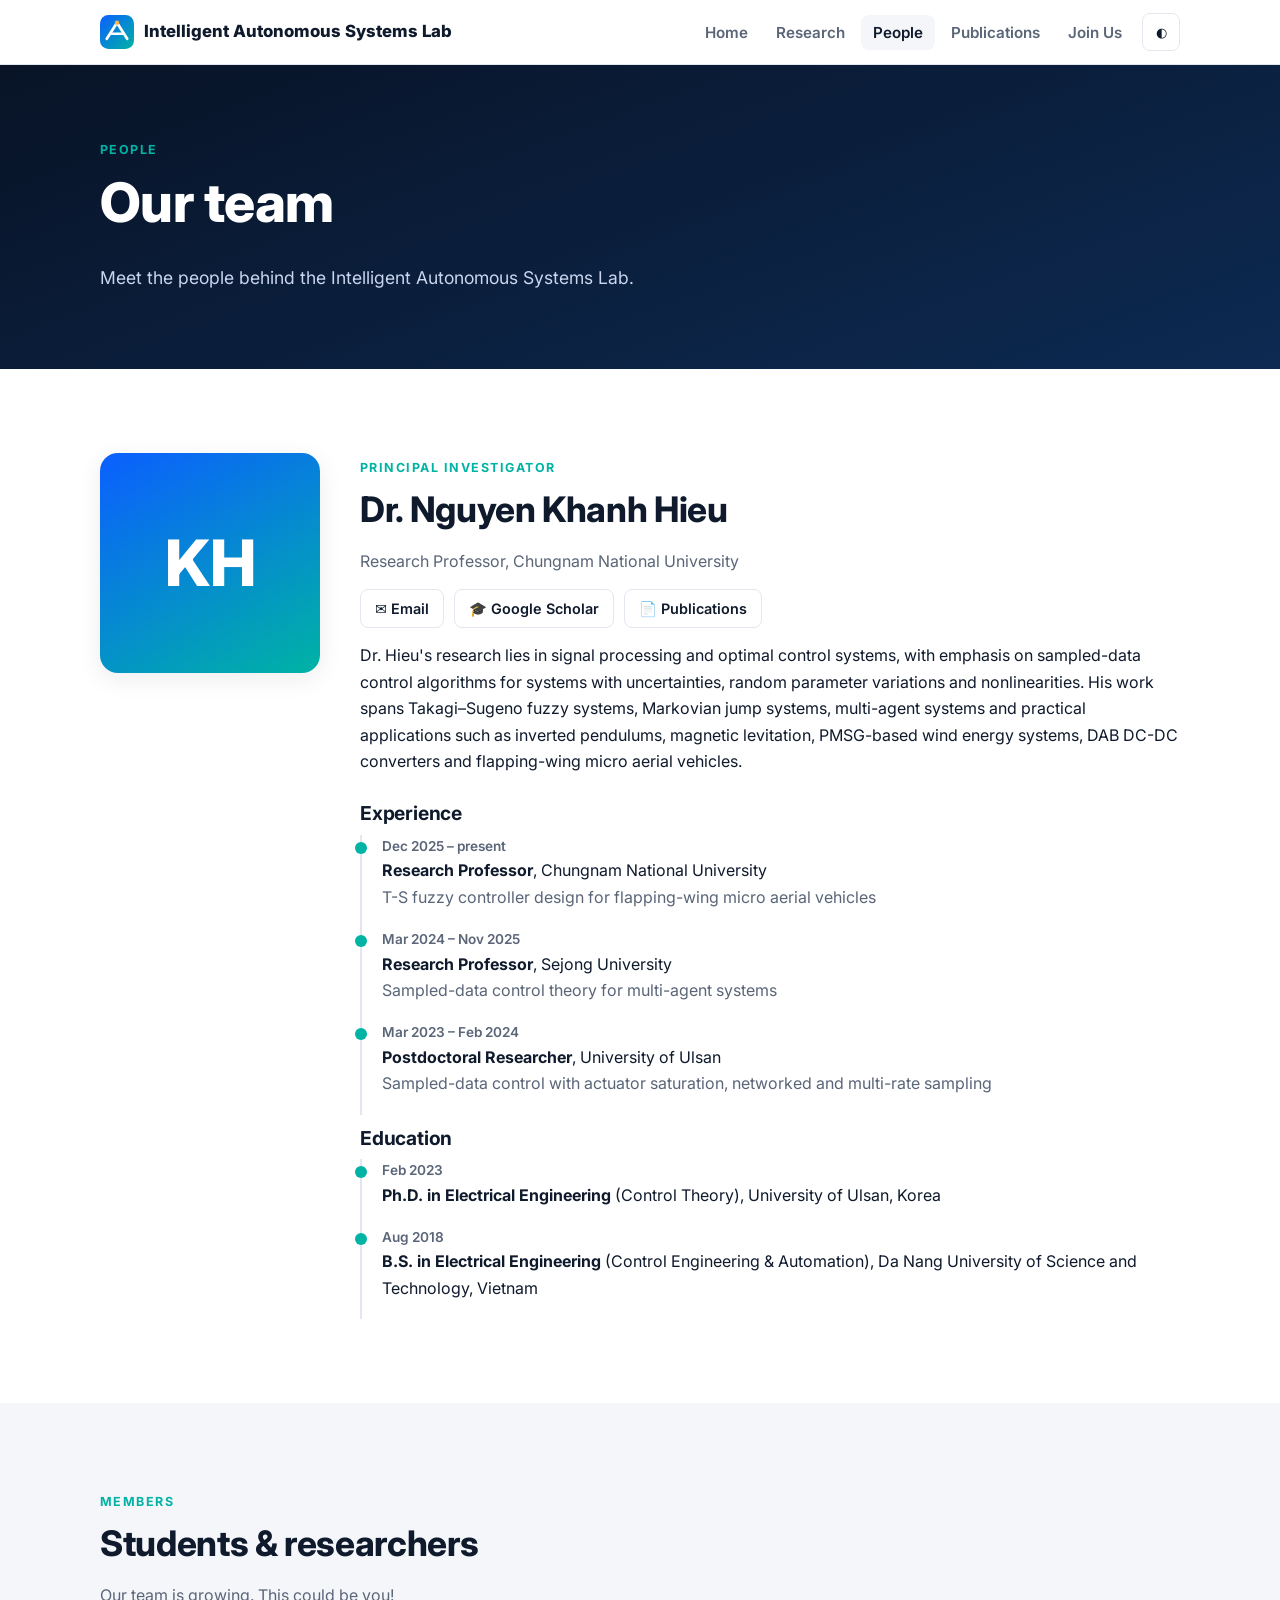
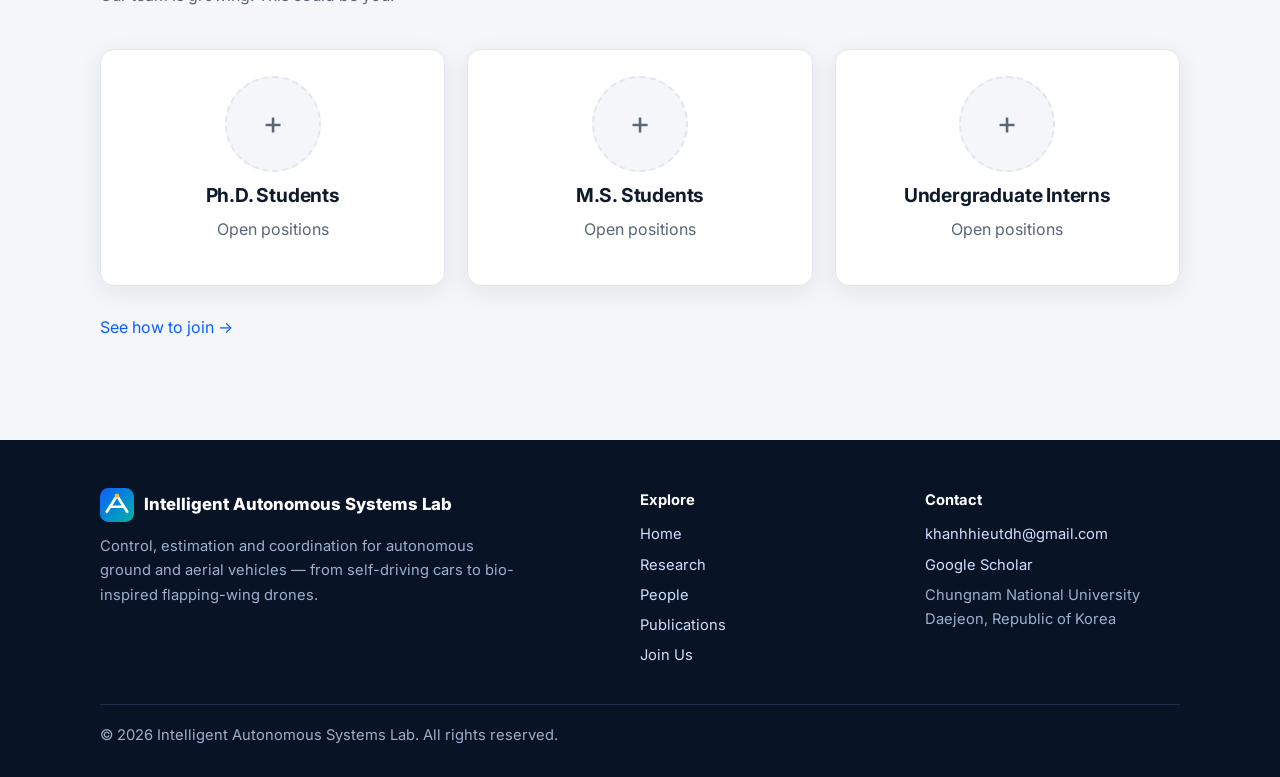
==== people.html @ d7c82af0 "Add files via upload" ====
<!doctype html><html lang="en"><head><meta charset="utf-8"><meta name="viewport" content="width=device-width,initial-scale=1"><link rel="preconnect" href="https://fonts.googleapis.com"><link href="https://fonts.googleapis.com/css2?family=Inter:wght@400;600;700;800&display=swap" rel="stylesheet"><link rel="stylesheet" href="assets/style.css"><link rel="icon" href="assets/favicon.svg">
<title>Lab People</title><meta name="description" content="Principal investigator and members of the Intelligent Autonomous Systems Lab.">
</head><body data-page="people"><header id="site-header"></header>
<div class="page-hero"><div class="wrap"><span class="eyebrow">People</span><h1>Our team</h1><p>Meet the people behind the Intelligent Autonomous Systems Lab.</p></div></div>

<section><div class="wrap"><div class="pi reveal">
  <div class="avatar" aria-label="Photo placeholder">KH</div>
  <div>
    <span class="eyebrow">Principal Investigator</span>
    <h2>Dr. Nguyen Khanh Hieu</h2>
    <p class="muted" style="margin-bottom:.4em">Research Professor, Chungnam National University</p>
    <div class="links">
      <a class="chip" href="mailto:khanhhieutdh@gmail.com">✉ Email</a>
      <a class="chip" href="https://scholar.google.com/citations?user=rVbKC80AAAAJ&hl=en" target="_blank" rel="noopener">🎓 Google Scholar</a>
      <a class="chip" href="publications.html">📄 Publications</a>
    </div>
    <p>Dr. Hieu's research lies in signal processing and optimal control systems, with emphasis on sampled-data control algorithms for systems with uncertainties, random parameter variations and nonlinearities. His work spans Takagi–Sugeno fuzzy systems, Markovian jump systems, multi-agent systems and practical applications such as inverted pendulums, magnetic levitation, PMSG-based wind energy systems, DAB DC-DC converters and flapping-wing micro aerial vehicles.</p>
    <h3 style="margin-top:28px">Experience</h3>
    <ul class="timeline">
      <li><div class="when">Dec 2025 – present</div><b>Research Professor</b>, Chungnam National University<br><span class="muted">T-S fuzzy controller design for flapping-wing micro aerial vehicles</span></li>
      <li><div class="when">Mar 2024 – Nov 2025</div><b>Research Professor</b>, Sejong University<br><span class="muted">Sampled-data control theory for multi-agent systems</span></li>
      <li><div class="when">Mar 2023 – Feb 2024</div><b>Postdoctoral Researcher</b>, University of Ulsan<br><span class="muted">Sampled-data control with actuator saturation, networked and multi-rate sampling</span></li>
    </ul>
    <h3 style="margin-top:12px">Education</h3>
    <ul class="timeline">
      <li><div class="when">Feb 2023</div><b>Ph.D. in Electrical Engineering</b> (Control Theory), University of Ulsan, Korea</li>
      <li><div class="when">Aug 2018</div><b>B.S. in Electrical Engineering</b> (Control Engineering &amp; Automation), Da Nang University of Science and Technology, Vietnam</li>
    </ul>
  </div></div></div></section>

<section class="alt"><div class="wrap">
  <div class="section-head reveal"><span class="eyebrow">Members</span><h2>Students &amp; researchers</h2><p class="muted">Our team is growing. This could be you!</p></div>
  <div class="grid g3">
    <div class="card member reveal"><div class="ph">+</div><h3>Ph.D. Students</h3><p class="muted">Open positions</p></div>
    <div class="card member reveal"><div class="ph">+</div><h3>M.S. Students</h3><p class="muted">Open positions</p></div>
    <div class="card member reveal"><div class="ph">+</div><h3>Undergraduate Interns</h3><p class="muted">Open positions</p></div>
  </div>
  <p style="margin-top:28px"><a href="join.html">See how to join →</a></p>
</div></section>
<footer id="site-footer"></footer><script src="assets/main.js"></script></body></html>
---- assets/style.css ----
:root{
  --bg:#ffffff; --bg-alt:#f4f6fa; --ink:#0f1a2c; --muted:#5a6578; --line:#e2e7ef;
  --brand:#0b5fff; --brand-2:#00b3a4; --accent:#ff8a00;
  --hero1:#081326; --hero2:#0d2a52; --card:#ffffff;
  --radius:14px; --shadow:0 6px 24px rgba(15,26,44,.08);
}
@media (prefers-color-scheme: dark){
  :root:not([data-theme="light"]){
    --bg:#0b1220; --bg-alt:#0f1829; --ink:#e7edf7; --muted:#9aa7bd; --line:#1f2b42;
    --brand:#5b9bff; --brand-2:#2fd3c3; --card:#111c30; --shadow:0 6px 24px rgba(0,0,0,.35);
  }
}
:root[data-theme="dark"]{
  --bg:#0b1220; --bg-alt:#0f1829; --ink:#e7edf7; --muted:#9aa7bd; --line:#1f2b42;
  --brand:#5b9bff; --brand-2:#2fd3c3; --card:#111c30; --shadow:0 6px 24px rgba(0,0,0,.35);
}
*{box-sizing:border-box}
html{scroll-behavior:smooth}
body{margin:0;background:var(--bg);color:var(--ink);font:16px/1.65 "Inter",system-ui,-apple-system,"Segoe UI",Roboto,sans-serif;-webkit-font-smoothing:antialiased}
a{color:var(--brand);text-decoration:none}
a:hover{text-decoration:underline}
img,svg{max-width:100%;display:block}
.wrap{max-width:1120px;margin:0 auto;padding:0 20px}
h1,h2,h3{line-height:1.2;letter-spacing:-.01em;margin:0 0 .5em}
h1{font-size:clamp(2rem,5vw,3.4rem);font-weight:800}
h2{font-size:clamp(1.6rem,3vw,2.2rem);font-weight:750}
h3{font-size:1.2rem;font-weight:700}
p{margin:0 0 1em}
.muted{color:var(--muted)}
.eyebrow{display:inline-block;font-size:.78rem;font-weight:700;letter-spacing:.12em;text-transform:uppercase;color:var(--brand-2);margin-bottom:.6rem}

/* header */
.site-header{position:sticky;top:0;z-index:50;background:color-mix(in srgb,var(--bg) 88%,transparent);backdrop-filter:blur(10px);border-bottom:1px solid var(--line)}
.nav{display:flex;align-items:center;justify-content:space-between;height:64px}
.logo{display:flex;align-items:center;gap:10px;font-weight:800;color:var(--ink);font-size:1.05rem}
.logo:hover{text-decoration:none}
.logo svg{width:34px;height:34px}
.nav-links{display:flex;gap:4px;align-items:center;list-style:none;margin:0;padding:0}
.nav-links a{color:var(--muted);font-weight:600;font-size:.95rem;padding:8px 12px;border-radius:8px}
.nav-links a:hover,.nav-links a.active{color:var(--ink);background:var(--bg-alt);text-decoration:none}
.icon-btn{background:none;border:1px solid var(--line);color:var(--ink);border-radius:8px;width:38px;height:38px;cursor:pointer;display:grid;place-items:center}
.menu-btn{display:none}
@media (max-width:820px){
  .menu-btn{display:grid}
  .nav-links{position:absolute;top:64px;left:0;right:0;flex-direction:column;align-items:stretch;background:var(--bg);border-bottom:1px solid var(--line);padding:10px 20px;display:none}
  .nav-links.open{display:flex}
}

/* hero */
.hero{position:relative;overflow:hidden;color:#fff;background:radial-gradient(1200px 600px at 80% -10%,#1b4d9a 0%,transparent 60%),linear-gradient(160deg,var(--hero1),var(--hero2))}
.hero .wrap{position:relative;z-index:2;padding:110px 20px 120px}
.hero p.lead{font-size:1.2rem;max-width:640px;color:#c9d6ee}
.hero canvas{position:absolute;inset:0;width:100%;height:100%;z-index:1;opacity:.55}
.btns{display:flex;gap:12px;flex-wrap:wrap;margin-top:28px}
.btn{display:inline-flex;align-items:center;gap:8px;padding:12px 20px;border-radius:10px;font-weight:700;border:1px solid transparent}
.btn:hover{text-decoration:none;transform:translateY(-1px)}
.btn-primary{background:var(--brand-2);color:#04201d}
.btn-ghost{border-color:rgba(255,255,255,.35);color:#fff}
.page-hero{background:linear-gradient(160deg,var(--hero1),var(--hero2));color:#fff}
.page-hero .wrap{padding:70px 20px 60px}
.page-hero p{color:#c9d6ee;max-width:720px;font-size:1.1rem}

/* sections */
section{padding:84px 0}
section.alt{background:var(--bg-alt)}
.section-head{max-width:720px;margin-bottom:40px}
.grid{display:grid;gap:22px}
.g3{grid-template-columns:repeat(auto-fill,minmax(300px,1fr))}
.g2{grid-template-columns:repeat(auto-fill,minmax(420px,1fr))}
@media (max-width:520px){.g2,.g3{grid-template-columns:1fr}}
.card{background:var(--card);border:1px solid var(--line);border-radius:var(--radius);padding:26px;box-shadow:var(--shadow);transition:transform .2s,border-color .2s}
.card:hover{transform:translateY(-3px);border-color:color-mix(in srgb,var(--brand) 40%,var(--line))}
.card .art{height:150px;border-radius:10px;background:linear-gradient(150deg,var(--hero1),var(--hero2));margin:-6px -6px 18px;display:grid;place-items:center;overflow:hidden}
.card .art svg{width:100%;height:100%}
.num{font-size:.8rem;font-weight:800;color:var(--brand-2);letter-spacing:.1em}
.tags{display:flex;flex-wrap:wrap;gap:6px;margin-top:12px}
.tag{font-size:.78rem;font-weight:600;padding:3px 10px;border-radius:999px;background:var(--bg-alt);color:var(--muted);border:1px solid var(--line)}
.stats{display:grid;grid-template-columns:repeat(auto-fit,minmax(160px,1fr));gap:18px;margin-top:40px}
.stat{border-left:3px solid var(--brand-2);padding:4px 16px}
.stat b{display:block;font-size:2rem;line-height:1.1}

/* research detail */
.research-block{display:grid;grid-template-columns:1fr 1.15fr;gap:48px;align-items:center;padding:64px 0;border-bottom:1px solid var(--line)}
.research-block:nth-child(even) .art-lg{order:2}
.art-lg{border-radius:var(--radius);background:linear-gradient(150deg,var(--hero1),var(--hero2));aspect-ratio:4/3;overflow:hidden;box-shadow:var(--shadow)}
.art-lg svg{width:100%;height:100%}
.research-block ul{padding-left:1.1em;margin:0 0 1em}
.research-block li{margin-bottom:.35em}
@media (max-width:820px){.research-block{grid-template-columns:1fr;gap:24px}.research-block:nth-child(even) .art-lg{order:0}}
.toc{display:flex;flex-wrap:wrap;gap:8px;margin-top:22px}
.toc a{color:#fff;border:1px solid rgba(255,255,255,.3);padding:6px 14px;border-radius:999px;font-size:.9rem;font-weight:600}
.toc a:hover{background:rgba(255,255,255,.1);text-decoration:none}

/* people */
.pi{display:grid;grid-template-columns:220px 1fr;gap:40px;align-items:start}
@media (max-width:720px){.pi{grid-template-columns:1fr}}
.avatar{width:220px;height:220px;border-radius:18px;background:linear-gradient(150deg,var(--brand),var(--brand-2));display:grid;place-items:center;color:#fff;font-size:4rem;font-weight:800;box-shadow:var(--shadow)}
.timeline{list-style:none;padding:0;margin:0;border-left:2px solid var(--line)}
.timeline li{position:relative;padding:0 0 18px 20px}
.timeline li::before{content:"";position:absolute;left:-7px;top:7px;width:12px;height:12px;border-radius:50%;background:var(--brand-2)}
.timeline .when{font-size:.85rem;color:var(--muted);font-weight:600}
.links{display:flex;gap:10px;flex-wrap:wrap;margin:14px 0}
.chip{display:inline-flex;align-items:center;gap:6px;padding:7px 14px;border-radius:8px;border:1px solid var(--line);font-weight:600;font-size:.9rem;color:var(--ink);background:var(--card)}
.chip:hover{border-color:var(--brand);text-decoration:none}
.member{text-align:center}
.member .ph{width:96px;height:96px;border-radius:50%;margin:0 auto 12px;background:var(--bg-alt);border:2px dashed var(--line);display:grid;place-items:center;color:var(--muted);font-size:2rem}

/* publications */
.filter{display:flex;gap:8px;flex-wrap:wrap;margin-bottom:28px}
.filter button{font:inherit;font-weight:600;font-size:.9rem;padding:7px 16px;border-radius:999px;border:1px solid var(--line);background:var(--card);color:var(--muted);cursor:pointer}
.filter button.on{background:var(--brand);border-color:var(--brand);color:#fff}
.pubs{list-style:none;padding:0;margin:0}
.pub{display:grid;grid-template-columns:64px 1fr;gap:16px;padding:18px 0;border-bottom:1px solid var(--line)}
.pub .yr{font-weight:800;color:var(--brand-2)}
.pub .title{font-weight:700}
.pub .venue{font-style:italic;color:var(--muted)}
.badge{display:inline-block;font-size:.7rem;font-weight:800;letter-spacing:.06em;text-transform:uppercase;padding:2px 8px;border-radius:5px;margin-left:6px;background:color-mix(in srgb,var(--accent) 18%,transparent);color:var(--accent);vertical-align:middle}

/* news / cta */
.news{list-style:none;padding:0;margin:0}
.news li{display:flex;gap:18px;padding:14px 0;border-bottom:1px solid var(--line)}
.news time{flex:0 0 96px;font-weight:700;color:var(--brand-2);font-size:.9rem}
.cta{border-radius:20px;padding:48px;background:linear-gradient(135deg,var(--brand),var(--brand-2));color:#fff;display:flex;justify-content:space-between;gap:24px;align-items:center;flex-wrap:wrap}
.cta h2{margin:0 0 6px}
.cta .btn{background:#fff;color:#0b2d6b}

footer{background:var(--hero1);color:#9fb0cc;padding:48px 0 30px;font-size:.92rem}
footer a{color:#cfe0ff}
.foot{display:grid;grid-template-columns:2fr 1fr 1fr;gap:30px}
@media (max-width:720px){.foot{grid-template-columns:1fr}}
footer h4{color:#fff;margin:0 0 10px}
footer ul{list-style:none;padding:0;margin:0}
footer li{margin-bottom:6px}
.copy{border-top:1px solid #1d2c47;margin-top:30px;padding-top:18px}
.reveal{opacity:0;transform:translateY(18px);transition:opacity .6s,transform .6s}
.reveal.in{opacity:1;transform:none}
@media (prefers-reduced-motion:reduce){.reveal{opacity:1;transform:none}}
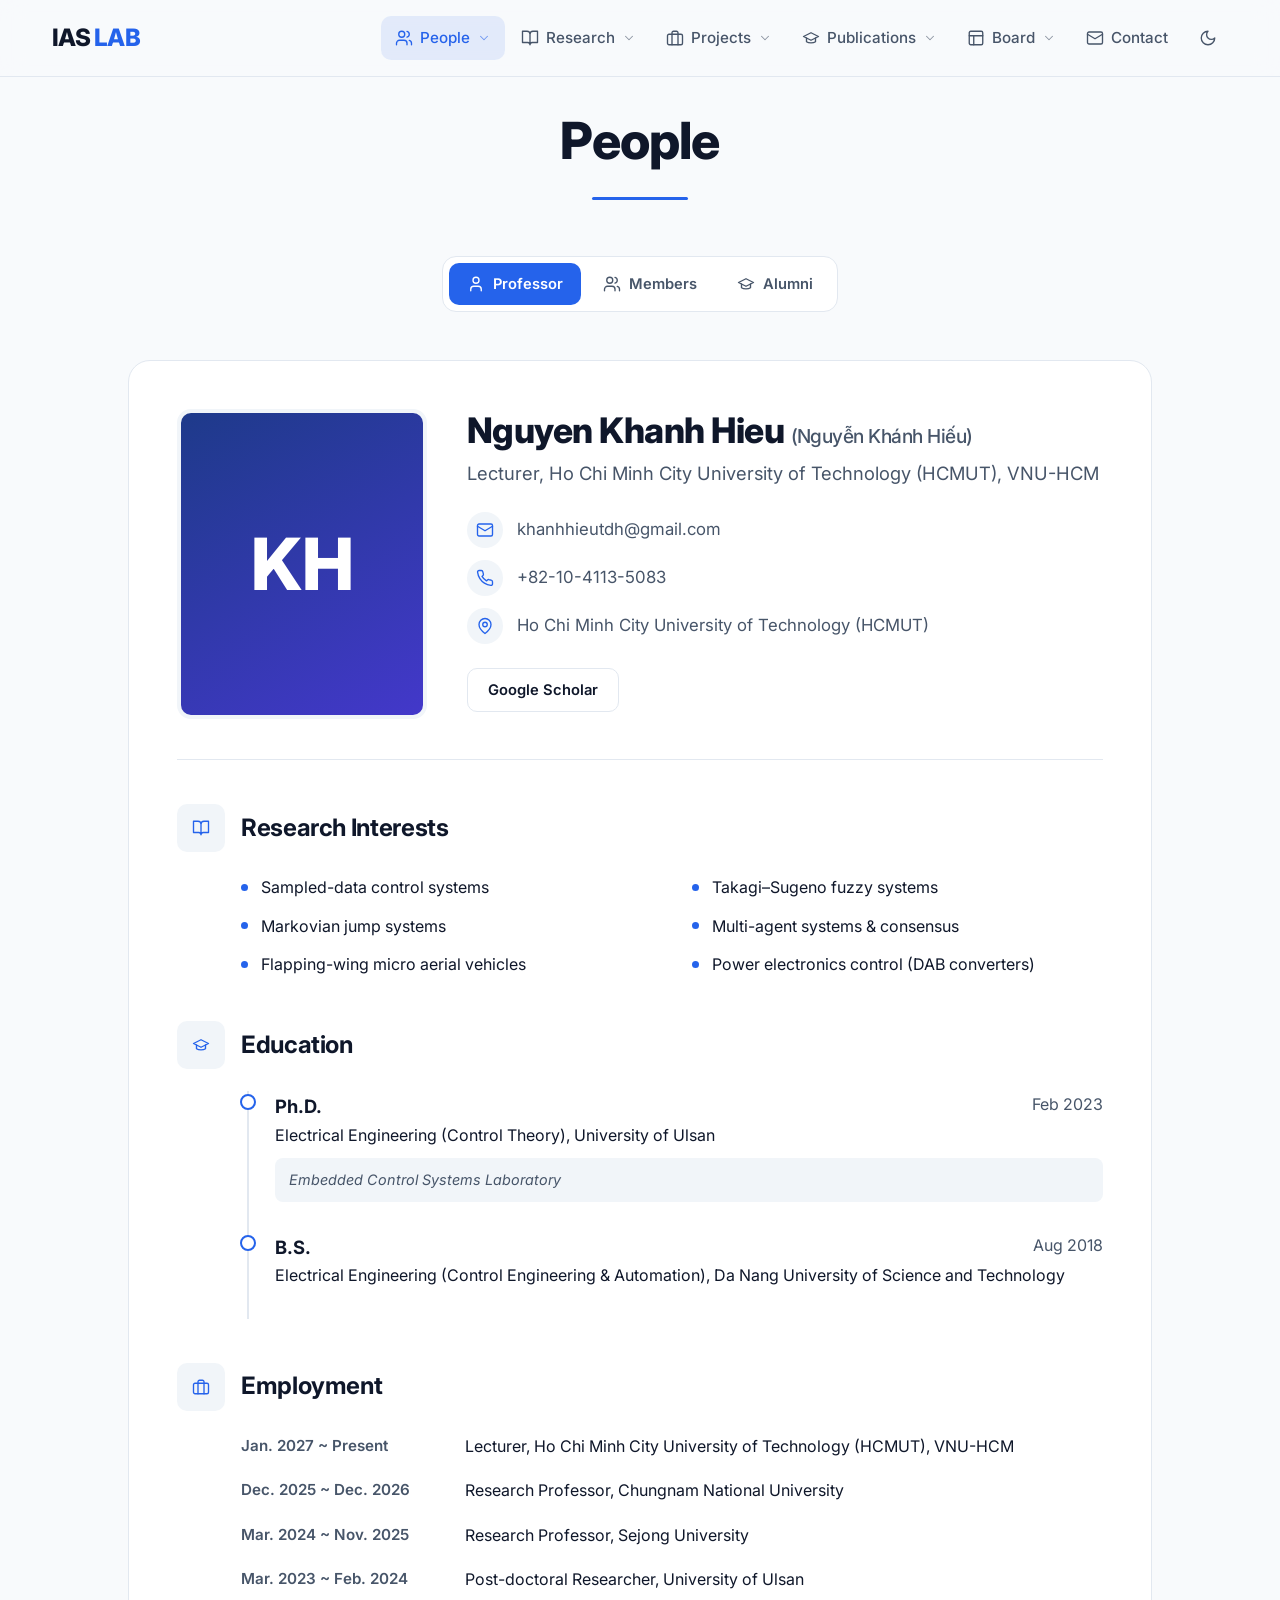
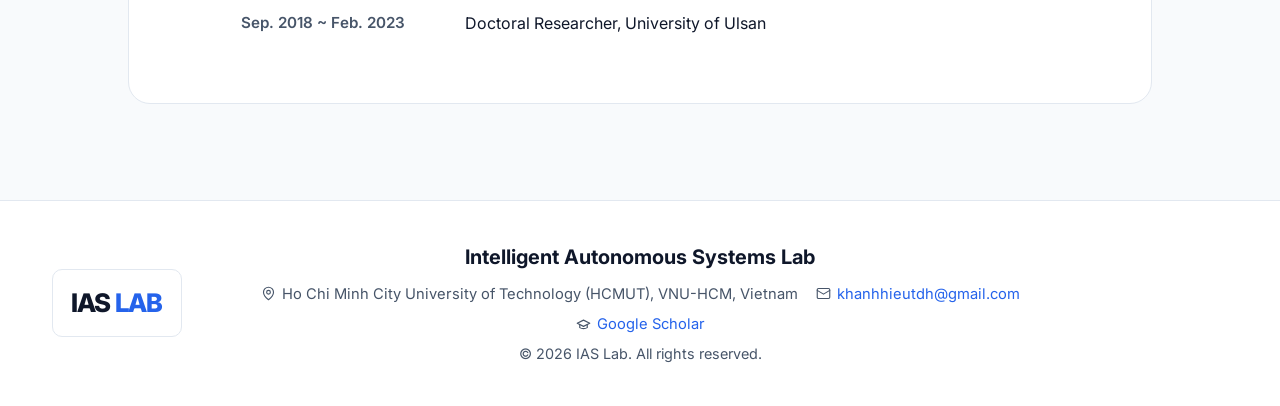
==== commit aa652653: "Add files via upload" ====
--- a/people.html
+++ b/people.html
@@ -1,40 +1,8 @@
-<!doctype html><html lang="en"><head><meta charset="utf-8"><meta name="viewport" content="width=device-width,initial-scale=1"><link rel="preconnect" href="https://fonts.googleapis.com"><link href="https://fonts.googleapis.com/css2?family=Inter:wght@400;600;700;800&display=swap" rel="stylesheet"><link rel="stylesheet" href="assets/style.css"><link rel="icon" href="assets/favicon.svg">
-<title>Lab People</title><meta name="description" content="Principal investigator and members of the Intelligent Autonomous Systems Lab.">
-</head><body data-page="people"><header id="site-header"></header>
-<div class="page-hero"><div class="wrap"><span class="eyebrow">People</span><h1>Our team</h1><p>Meet the people behind the Intelligent Autonomous Systems Lab.</p></div></div>
-
-<section><div class="wrap"><div class="pi reveal">
-  <div class="avatar" aria-label="Photo placeholder">KH</div>
-  <div>
-    <span class="eyebrow">Principal Investigator</span>
-    <h2>Dr. Nguyen Khanh Hieu</h2>
-    <p class="muted" style="margin-bottom:.4em">Research Professor, Chungnam National University</p>
-    <div class="links">
-      <a class="chip" href="mailto:khanhhieutdh@gmail.com">✉ Email</a>
-      <a class="chip" href="https://scholar.google.com/citations?user=rVbKC80AAAAJ&hl=en" target="_blank" rel="noopener">🎓 Google Scholar</a>
-      <a class="chip" href="publications.html">📄 Publications</a>
-    </div>
-    <p>Dr. Hieu's research lies in signal processing and optimal control systems, with emphasis on sampled-data control algorithms for systems with uncertainties, random parameter variations and nonlinearities. His work spans Takagi–Sugeno fuzzy systems, Markovian jump systems, multi-agent systems and practical applications such as inverted pendulums, magnetic levitation, PMSG-based wind energy systems, DAB DC-DC converters and flapping-wing micro aerial vehicles.</p>
-    <h3 style="margin-top:28px">Experience</h3>
-    <ul class="timeline">
-      <li><div class="when">Dec 2025 – present</div><b>Research Professor</b>, Chungnam National University<br><span class="muted">T-S fuzzy controller design for flapping-wing micro aerial vehicles</span></li>
-      <li><div class="when">Mar 2024 – Nov 2025</div><b>Research Professor</b>, Sejong University<br><span class="muted">Sampled-data control theory for multi-agent systems</span></li>
-      <li><div class="when">Mar 2023 – Feb 2024</div><b>Postdoctoral Researcher</b>, University of Ulsan<br><span class="muted">Sampled-data control with actuator saturation, networked and multi-rate sampling</span></li>
-    </ul>
-    <h3 style="margin-top:12px">Education</h3>
-    <ul class="timeline">
-      <li><div class="when">Feb 2023</div><b>Ph.D. in Electrical Engineering</b> (Control Theory), University of Ulsan, Korea</li>
-      <li><div class="when">Aug 2018</div><b>B.S. in Electrical Engineering</b> (Control Engineering &amp; Automation), Da Nang University of Science and Technology, Vietnam</li>
-    </ul>
-  </div></div></div></section>
-
-<section class="alt"><div class="wrap">
-  <div class="section-head reveal"><span class="eyebrow">Members</span><h2>Students &amp; researchers</h2><p class="muted">Our team is growing. This could be you!</p></div>
-  <div class="grid g3">
-    <div class="card member reveal"><div class="ph">+</div><h3>Ph.D. Students</h3><p class="muted">Open positions</p></div>
-    <div class="card member reveal"><div class="ph">+</div><h3>M.S. Students</h3><p class="muted">Open positions</p></div>
-    <div class="card member reveal"><div class="ph">+</div><h3>Undergraduate Interns</h3><p class="muted">Open positions</p></div>
-  </div>
-  <p style="margin-top:28px"><a href="join.html">See how to join →</a></p>
-</div></section>
-<footer id="site-footer"></footer><script src="assets/main.js"></script></body></html>
+<!doctype html><html lang="en"><head><meta charset="utf-8"><meta name="viewport" content="width=device-width,initial-scale=1">
+<title>People · IAS Lab</title><meta name="description" content="Professor and members of the IAS Lab.">
+<link rel="preconnect" href="https://fonts.googleapis.com"><link href="https://fonts.googleapis.com/css2?family=Inter:wght@300;400;500;600;700;800&display=swap" rel="stylesheet">
+<link rel="icon" href="assets/favicon.svg"><link rel="stylesheet" href="assets/style.css">
+<script>try{var t=localStorage.getItem('theme');if(t)document.documentElement.dataset.theme=t}catch(e){}</script>
+</head><body data-page="people"><header id="hdr"></header>
+<main class="page"><div class="wrap"><div class="title"><h1>People</h1><div class="bar"></div></div><div class="tabs" id="tabs"></div><div id="content" style="max-width:1024px;margin:0 auto"></div></div></main>
+<footer id="ftr"></footer><script src="assets/data.js"></script><script src="assets/main.js"></script></body></html>
--- a/assets/style.css
+++ b/assets/style.css
@@ -1,137 +1,210 @@
 :root{
-  --bg:#ffffff; --bg-alt:#f4f6fa; --ink:#0f1a2c; --muted:#5a6578; --line:#e2e7ef;
-  --brand:#0b5fff; --brand-2:#00b3a4; --accent:#ff8a00;
-  --hero1:#081326; --hero2:#0d2a52; --card:#ffffff;
-  --radius:14px; --shadow:0 6px 24px rgba(15,26,44,.08);
-}
-@media (prefers-color-scheme: dark){
-  :root:not([data-theme="light"]){
-    --bg:#0b1220; --bg-alt:#0f1829; --ink:#e7edf7; --muted:#9aa7bd; --line:#1f2b42;
-    --brand:#5b9bff; --brand-2:#2fd3c3; --card:#111c30; --shadow:0 6px 24px rgba(0,0,0,.35);
-  }
+  --bg:#f8fafc; --bg2:#ffffff; --card:#ffffff; --card2:#f1f5f9; --line:#e2e8f0; --ink:#0f172a; --muted:#475569; --dim:#64748b;
+  --blue:#2563eb; --hero:#0b1222; --blue-soft:rgba(37,99,235,.10); --violet:#6366f1; --shadow:0 10px 30px rgba(15,23,42,.08);
 }
 :root[data-theme="dark"]{
-  --bg:#0b1220; --bg-alt:#0f1829; --ink:#e7edf7; --muted:#9aa7bd; --line:#1f2b42;
-  --brand:#5b9bff; --brand-2:#2fd3c3; --card:#111c30; --shadow:0 6px 24px rgba(0,0,0,.35);
-}
+  --bg:#030712; --bg2:#0b1324; --card:#111a2e; --card2:#18233a; --line:#1f2a40; --ink:#f1f5f9; --muted:#94a3b8; --dim:#64748b;
+  --blue:#3b82f6; --blue-soft:rgba(59,130,246,.14); --violet:#818cf8; --hero:#0b1222;
+  --shadow:0 10px 30px rgba(0,0,0,.35);
+}
+
 *{box-sizing:border-box}
 html{scroll-behavior:smooth}
-body{margin:0;background:var(--bg);color:var(--ink);font:16px/1.65 "Inter",system-ui,-apple-system,"Segoe UI",Roboto,sans-serif;-webkit-font-smoothing:antialiased}
-a{color:var(--brand);text-decoration:none}
-a:hover{text-decoration:underline}
-img,svg{max-width:100%;display:block}
-.wrap{max-width:1120px;margin:0 auto;padding:0 20px}
-h1,h2,h3{line-height:1.2;letter-spacing:-.01em;margin:0 0 .5em}
-h1{font-size:clamp(2rem,5vw,3.4rem);font-weight:800}
-h2{font-size:clamp(1.6rem,3vw,2.2rem);font-weight:750}
-h3{font-size:1.2rem;font-weight:700}
-p{margin:0 0 1em}
-.muted{color:var(--muted)}
-.eyebrow{display:inline-block;font-size:.78rem;font-weight:700;letter-spacing:.12em;text-transform:uppercase;color:var(--brand-2);margin-bottom:.6rem}
-
-/* header */
-.site-header{position:sticky;top:0;z-index:50;background:color-mix(in srgb,var(--bg) 88%,transparent);backdrop-filter:blur(10px);border-bottom:1px solid var(--line)}
-.nav{display:flex;align-items:center;justify-content:space-between;height:64px}
-.logo{display:flex;align-items:center;gap:10px;font-weight:800;color:var(--ink);font-size:1.05rem}
-.logo:hover{text-decoration:none}
-.logo svg{width:34px;height:34px}
-.nav-links{display:flex;gap:4px;align-items:center;list-style:none;margin:0;padding:0}
-.nav-links a{color:var(--muted);font-weight:600;font-size:.95rem;padding:8px 12px;border-radius:8px}
-.nav-links a:hover,.nav-links a.active{color:var(--ink);background:var(--bg-alt);text-decoration:none}
-.icon-btn{background:none;border:1px solid var(--line);color:var(--ink);border-radius:8px;width:38px;height:38px;cursor:pointer;display:grid;place-items:center}
-.menu-btn{display:none}
-@media (max-width:820px){
-  .menu-btn{display:grid}
-  .nav-links{position:absolute;top:64px;left:0;right:0;flex-direction:column;align-items:stretch;background:var(--bg);border-bottom:1px solid var(--line);padding:10px 20px;display:none}
-  .nav-links.open{display:flex}
-}
-
-/* hero */
-.hero{position:relative;overflow:hidden;color:#fff;background:radial-gradient(1200px 600px at 80% -10%,#1b4d9a 0%,transparent 60%),linear-gradient(160deg,var(--hero1),var(--hero2))}
-.hero .wrap{position:relative;z-index:2;padding:110px 20px 120px}
-.hero p.lead{font-size:1.2rem;max-width:640px;color:#c9d6ee}
-.hero canvas{position:absolute;inset:0;width:100%;height:100%;z-index:1;opacity:.55}
-.btns{display:flex;gap:12px;flex-wrap:wrap;margin-top:28px}
-.btn{display:inline-flex;align-items:center;gap:8px;padding:12px 20px;border-radius:10px;font-weight:700;border:1px solid transparent}
-.btn:hover{text-decoration:none;transform:translateY(-1px)}
-.btn-primary{background:var(--brand-2);color:#04201d}
-.btn-ghost{border-color:rgba(255,255,255,.35);color:#fff}
-.page-hero{background:linear-gradient(160deg,var(--hero1),var(--hero2));color:#fff}
-.page-hero .wrap{padding:70px 20px 60px}
-.page-hero p{color:#c9d6ee;max-width:720px;font-size:1.1rem}
-
-/* sections */
-section{padding:84px 0}
-section.alt{background:var(--bg-alt)}
-.section-head{max-width:720px;margin-bottom:40px}
-.grid{display:grid;gap:22px}
-.g3{grid-template-columns:repeat(auto-fill,minmax(300px,1fr))}
-.g2{grid-template-columns:repeat(auto-fill,minmax(420px,1fr))}
-@media (max-width:520px){.g2,.g3{grid-template-columns:1fr}}
-.card{background:var(--card);border:1px solid var(--line);border-radius:var(--radius);padding:26px;box-shadow:var(--shadow);transition:transform .2s,border-color .2s}
-.card:hover{transform:translateY(-3px);border-color:color-mix(in srgb,var(--brand) 40%,var(--line))}
-.card .art{height:150px;border-radius:10px;background:linear-gradient(150deg,var(--hero1),var(--hero2));margin:-6px -6px 18px;display:grid;place-items:center;overflow:hidden}
-.card .art svg{width:100%;height:100%}
-.num{font-size:.8rem;font-weight:800;color:var(--brand-2);letter-spacing:.1em}
-.tags{display:flex;flex-wrap:wrap;gap:6px;margin-top:12px}
-.tag{font-size:.78rem;font-weight:600;padding:3px 10px;border-radius:999px;background:var(--bg-alt);color:var(--muted);border:1px solid var(--line)}
-.stats{display:grid;grid-template-columns:repeat(auto-fit,minmax(160px,1fr));gap:18px;margin-top:40px}
-.stat{border-left:3px solid var(--brand-2);padding:4px 16px}
-.stat b{display:block;font-size:2rem;line-height:1.1}
-
-/* research detail */
-.research-block{display:grid;grid-template-columns:1fr 1.15fr;gap:48px;align-items:center;padding:64px 0;border-bottom:1px solid var(--line)}
-.research-block:nth-child(even) .art-lg{order:2}
-.art-lg{border-radius:var(--radius);background:linear-gradient(150deg,var(--hero1),var(--hero2));aspect-ratio:4/3;overflow:hidden;box-shadow:var(--shadow)}
-.art-lg svg{width:100%;height:100%}
-.research-block ul{padding-left:1.1em;margin:0 0 1em}
-.research-block li{margin-bottom:.35em}
-@media (max-width:820px){.research-block{grid-template-columns:1fr;gap:24px}.research-block:nth-child(even) .art-lg{order:0}}
-.toc{display:flex;flex-wrap:wrap;gap:8px;margin-top:22px}
-.toc a{color:#fff;border:1px solid rgba(255,255,255,.3);padding:6px 14px;border-radius:999px;font-size:.9rem;font-weight:600}
-.toc a:hover{background:rgba(255,255,255,.1);text-decoration:none}
-
-/* people */
-.pi{display:grid;grid-template-columns:220px 1fr;gap:40px;align-items:start}
-@media (max-width:720px){.pi{grid-template-columns:1fr}}
-.avatar{width:220px;height:220px;border-radius:18px;background:linear-gradient(150deg,var(--brand),var(--brand-2));display:grid;place-items:center;color:#fff;font-size:4rem;font-weight:800;box-shadow:var(--shadow)}
-.timeline{list-style:none;padding:0;margin:0;border-left:2px solid var(--line)}
-.timeline li{position:relative;padding:0 0 18px 20px}
-.timeline li::before{content:"";position:absolute;left:-7px;top:7px;width:12px;height:12px;border-radius:50%;background:var(--brand-2)}
-.timeline .when{font-size:.85rem;color:var(--muted);font-weight:600}
-.links{display:flex;gap:10px;flex-wrap:wrap;margin:14px 0}
-.chip{display:inline-flex;align-items:center;gap:6px;padding:7px 14px;border-radius:8px;border:1px solid var(--line);font-weight:600;font-size:.9rem;color:var(--ink);background:var(--card)}
-.chip:hover{border-color:var(--brand);text-decoration:none}
+body{margin:0;background:var(--bg);color:var(--ink);font:16px/1.65 "Inter",system-ui,-apple-system,"Segoe UI",sans-serif;-webkit-font-smoothing:antialiased;min-height:100vh;display:flex;flex-direction:column}
+main{flex:1}
+a{color:var(--blue);text-decoration:none}
+svg.i{width:18px;height:18px;flex:none;stroke:currentColor;fill:none;stroke-width:1.8;stroke-linecap:round;stroke-linejoin:round}
+.wrap{max-width:1216px;margin:0 auto;padding:0 20px}
+.narrow{max-width:1024px}
+h1,h2,h3{line-height:1.2;margin:0 0 .5em;letter-spacing:-.015em}
+
+/* ---------- header ---------- */
+.hdr{position:fixed;top:0;left:0;right:0;z-index:100;transition:background .25s,border-color .25s;border-bottom:1px solid transparent}
+.hdr.solid,.hdr.always{background:color-mix(in srgb,var(--bg) 85%,transparent);backdrop-filter:blur(12px);border-color:var(--line)}
+.hdr .wrap{display:flex;align-items:center;justify-content:space-between;height:76px}
+.brand{font-weight:800;font-size:1.5rem;letter-spacing:-.03em;color:var(--ink)}
+.brand span{color:var(--blue)}
+.menu{display:flex;align-items:center;gap:2px;list-style:none;margin:0;padding:0}
+.menu>li{position:relative}
+.menu>li>a{display:flex;align-items:center;gap:7px;padding:9px 14px;border-radius:10px;color:var(--muted);font-weight:500;font-size:.95rem}
+.hdr:not(.solid):not(.always) .menu>li>a{color:#cbd5e1}
+.menu>li>a:hover,.menu>li>a.on{color:var(--blue);background:var(--blue-soft)}
+.menu .chev{width:14px;height:14px;opacity:.6}
+.dd{position:absolute;top:100%;left:0;min-width:230px;padding:8px;margin-top:6px;background:var(--card);border:1px solid var(--line);border-radius:12px;box-shadow:var(--shadow);list-style:none;opacity:0;visibility:hidden;transform:translateY(-6px);transition:.18s}
+.menu>li:hover .dd,.menu>li:focus-within .dd{opacity:1;visibility:visible;transform:none}
+.dd a{display:block;padding:9px 12px;border-radius:8px;color:var(--muted);font-size:.9rem;white-space:nowrap}
+.dd a:hover{background:var(--blue-soft);color:var(--blue)}
+.ibtn{background:none;border:0;color:var(--muted);width:40px;height:40px;border-radius:10px;cursor:pointer;display:grid;place-items:center}
+.ibtn:hover{color:var(--blue);background:var(--blue-soft)}
+.burger{display:none}
+@media (max-width:1060px){
+  .burger{display:grid}
+  .menu{position:fixed;top:76px;left:0;right:0;bottom:0;background:var(--bg);flex-direction:column;align-items:stretch;padding:12px 20px;overflow:auto;display:none}
+  .menu.open{display:flex}
+  .menu>li>a,.hdr:not(.solid):not(.always) .menu>li>a{color:var(--ink);font-size:1.05rem;padding:12px}
+  .dd{position:static;opacity:1;visibility:visible;transform:none;box-shadow:none;border:0;background:none;padding:0 0 6px 26px;margin:0}
+  .menu .chev{display:none}
+}
+
+/* ---------- hero ---------- */
+.hero{position:relative;min-height:100vh;display:grid;place-items:center;text-align:center;overflow:hidden;background:radial-gradient(900px 500px at 50% 30%,#13284d 0%,transparent 70%),linear-gradient(180deg,#0b1222,#050a17)}
+.hero canvas{position:absolute;inset:0;width:100%;height:100%}
+.hero .in{position:relative;z-index:2;padding:120px 20px 80px;max-width:900px}
+.kicker{color:var(--blue);font-weight:700;letter-spacing:.32em;font-size:.9rem;margin-bottom:22px}
+.hero h1{font-size:clamp(2.4rem,7vw,4.6rem);font-weight:800;color:#fff;line-height:1.05;margin-bottom:28px}
+.grad{background:linear-gradient(90deg,#3b82f6,#a78bfa);-webkit-background-clip:text;background-clip:text;color:transparent}
+.hero p{color:#94a3b8;font-size:clamp(1.05rem,2vw,1.3rem);font-weight:300;max-width:780px;margin:0 auto}
+.mouse{position:absolute;bottom:34px;left:50%;width:24px;height:38px;margin-left:-12px;border:2px solid #475569;border-radius:14px;z-index:2}
+.mouse::after{content:"";position:absolute;left:50%;top:7px;width:4px;height:8px;margin-left:-2px;border-radius:2px;background:#cbd5e1;animation:wheel 1.6s infinite}
+@keyframes wheel{0%{opacity:1;transform:none}100%{opacity:0;transform:translateY(10px)}}
+
+/* ---------- sections ---------- */
+.sec{padding:96px 0}
+.sec.tint{background:var(--bg2)}
+.title{text-align:center;margin-bottom:56px}
+.title h2{font-size:clamp(1.8rem,3.4vw,2.4rem);font-weight:700}
+.title h1{font-size:clamp(2.2rem,5vw,3.2rem);font-weight:800}
+.title p{color:var(--muted);margin:0}
+.bar{width:96px;height:3px;border-radius:2px;background:var(--blue);margin:18px auto 0}
+.page{padding-top:110px;padding-bottom:96px}
+
+.areas{display:grid;grid-template-columns:repeat(2,1fr);gap:32px}
+.areas .card:last-child:nth-child(odd){grid-column:1/-1;max-width:calc(50% - 16px);justify-self:center;width:100%}
+@media (max-width:820px){.areas{grid-template-columns:1fr}.areas .card:last-child:nth-child(odd){max-width:none}}
+.card{background:var(--card);border:1px solid var(--line);border-radius:16px;padding:32px;transition:.2s;color:inherit;display:block}
+a.card:hover{border-color:color-mix(in srgb,var(--blue) 50%,var(--line));transform:translateY(-3px)}
+.ico{width:64px;height:64px;border-radius:12px;background:var(--card2);display:grid;place-items:center;color:var(--blue);margin-bottom:28px}
+.ico svg.i{width:30px;height:30px;stroke-width:1.6}
+.card h3{font-size:1.25rem;font-weight:700}
+.card p{color:var(--muted);margin:0}
+
+.cta{text-align:center;max-width:760px;margin:0 auto}
+.cta p{color:var(--muted);font-size:1.1rem}
+.btn{display:inline-flex;align-items:center;gap:8px;padding:13px 26px;border-radius:12px;background:var(--blue);color:#fff;font-weight:600;border:0;cursor:pointer}
+.btn:hover{filter:brightness(1.1)}
+.btn.ghost{background:transparent;border:1px solid var(--line);color:var(--ink)}
+
+/* ---------- tabs ---------- */
+.tabs{display:flex;flex-wrap:wrap;justify-content:center;gap:4px;padding:6px;margin:0 auto 48px;width:fit-content;max-width:100%;background:var(--card);border:1px solid var(--line);border-radius:14px}
+.tabs button,.tabs a{font:inherit;display:inline-flex;align-items:center;gap:8px;padding:9px 18px;border:0;border-radius:10px;background:none;color:var(--muted);font-weight:600;font-size:.92rem;cursor:pointer}
+.tabs button:hover{color:var(--ink)}
+.tabs .on{background:var(--blue);color:#fff}
+.tabrow{display:flex;justify-content:center;gap:10px;flex-wrap:wrap;align-items:flex-start}
+.tabrow .tabs{margin-bottom:0}
+.select{font:inherit;font-weight:600;font-size:.92rem;color:var(--ink);background:var(--card);border:1px solid var(--line);border-radius:12px;padding:12px 14px;height:fit-content}
+
+/* ---------- professor ---------- */
+.prof{background:var(--card);border:1px solid var(--line);border-radius:22px;padding:48px}
+@media (max-width:700px){.prof{padding:24px}}
+.prof-top{display:flex;gap:40px;flex-wrap:wrap;padding-bottom:40px;border-bottom:1px solid var(--line)}
+.photo{width:250px;height:310px;border-radius:14px;border:4px solid var(--card2);overflow:hidden;background:linear-gradient(150deg,#1e3a8a,#4338ca);display:grid;place-items:center;color:#fff;font-size:4.5rem;font-weight:800;flex:none}
+.photo img{width:100%;height:100%;object-fit:cover}
+.prof h2{font-size:2.2rem;font-weight:800;margin-bottom:6px}
+.prof h2 small{font-size:1.2rem;color:var(--muted);font-weight:500}
+.role{color:var(--muted);font-size:1.15rem;margin-bottom:24px}
+.contact-line{display:flex;align-items:center;gap:14px;color:var(--muted);margin-bottom:12px;font-size:1.05rem}
+.contact-line .c{width:36px;height:36px;border-radius:50%;background:var(--card2);display:grid;place-items:center;color:var(--blue)}
+.pills{display:flex;gap:12px;flex-wrap:wrap;margin-top:24px}
+.pill{border:1px solid var(--line);border-radius:10px;padding:9px 20px;color:var(--ink);font-weight:600;font-size:.92rem}
+.pill:hover{border-color:var(--blue);color:var(--blue)}
+.blk{margin-top:44px}
+.blk-h{display:flex;align-items:center;gap:16px;margin-bottom:22px}
+.blk-h .c{width:48px;height:48px;border-radius:10px;background:var(--card2);display:grid;place-items:center;color:var(--blue)}
+.blk-h h3{margin:0;font-size:1.5rem}
+.dots{display:grid;grid-template-columns:1fr 1fr;gap:12px 40px;list-style:none;padding:0 0 0 64px;margin:0}
+.dots li{position:relative;padding-left:20px}
+.dots li::before{content:"";position:absolute;left:0;top:.6em;width:7px;height:7px;border-radius:50%;background:var(--blue)}
+@media (max-width:700px){.dots{grid-template-columns:1fr;padding-left:0}}
+.edu{padding-left:64px}
+.edu-it{position:relative;padding:0 0 30px 26px;border-left:2px solid var(--line);margin-left:6px}
+.edu-it::before{content:"";position:absolute;left:-9px;top:3px;width:12px;height:12px;border-radius:50%;border:2px solid var(--blue);background:var(--card)}
+.edu-it .h{display:flex;justify-content:space-between;gap:10px}
+.edu-it b{font-size:1.15rem}
+.edu-it .yr{color:var(--muted)}
+.note{margin-top:10px;padding:10px 14px;background:var(--card2);border-radius:8px;font-size:.9rem;font-style:italic;color:var(--muted)}
+.emp{padding-left:64px}
+.emp div{display:grid;grid-template-columns:200px 1fr;gap:24px;margin-bottom:18px}
+.emp .d{color:var(--muted);font-weight:600;font-size:.95rem}
+@media (max-width:700px){.edu,.emp{padding-left:0}.emp div{grid-template-columns:1fr;gap:2px}}
+
+.members{display:grid;grid-template-columns:repeat(auto-fill,minmax(240px,1fr));gap:24px}
 .member{text-align:center}
-.member .ph{width:96px;height:96px;border-radius:50%;margin:0 auto 12px;background:var(--bg-alt);border:2px dashed var(--line);display:grid;place-items:center;color:var(--muted);font-size:2rem}
-
-/* publications */
-.filter{display:flex;gap:8px;flex-wrap:wrap;margin-bottom:28px}
-.filter button{font:inherit;font-weight:600;font-size:.9rem;padding:7px 16px;border-radius:999px;border:1px solid var(--line);background:var(--card);color:var(--muted);cursor:pointer}
-.filter button.on{background:var(--brand);border-color:var(--brand);color:#fff}
-.pubs{list-style:none;padding:0;margin:0}
-.pub{display:grid;grid-template-columns:64px 1fr;gap:16px;padding:18px 0;border-bottom:1px solid var(--line)}
-.pub .yr{font-weight:800;color:var(--brand-2)}
-.pub .title{font-weight:700}
-.pub .venue{font-style:italic;color:var(--muted)}
-.badge{display:inline-block;font-size:.7rem;font-weight:800;letter-spacing:.06em;text-transform:uppercase;padding:2px 8px;border-radius:5px;margin-left:6px;background:color-mix(in srgb,var(--accent) 18%,transparent);color:var(--accent);vertical-align:middle}
-
-/* news / cta */
-.news{list-style:none;padding:0;margin:0}
-.news li{display:flex;gap:18px;padding:14px 0;border-bottom:1px solid var(--line)}
-.news time{flex:0 0 96px;font-weight:700;color:var(--brand-2);font-size:.9rem}
-.cta{border-radius:20px;padding:48px;background:linear-gradient(135deg,var(--brand),var(--brand-2));color:#fff;display:flex;justify-content:space-between;gap:24px;align-items:center;flex-wrap:wrap}
-.cta h2{margin:0 0 6px}
-.cta .btn{background:#fff;color:#0b2d6b}
-
-footer{background:var(--hero1);color:#9fb0cc;padding:48px 0 30px;font-size:.92rem}
-footer a{color:#cfe0ff}
-.foot{display:grid;grid-template-columns:2fr 1fr 1fr;gap:30px}
-@media (max-width:720px){.foot{grid-template-columns:1fr}}
-footer h4{color:#fff;margin:0 0 10px}
-footer ul{list-style:none;padding:0;margin:0}
-footer li{margin-bottom:6px}
-.copy{border-top:1px solid #1d2c47;margin-top:30px;padding-top:18px}
-.reveal{opacity:0;transform:translateY(18px);transition:opacity .6s,transform .6s}
-.reveal.in{opacity:1;transform:none}
-@media (prefers-reduced-motion:reduce){.reveal{opacity:1;transform:none}}
+.member .av{width:120px;height:120px;border-radius:50%;margin:0 auto 18px;background:var(--card2);display:grid;place-items:center;color:var(--blue);font-size:2.2rem;font-weight:800;overflow:hidden}
+.member .av img{width:100%;height:100%;object-fit:cover}
+.member .r{color:var(--blue);font-weight:600;font-size:.9rem}
+.empty{text-align:center;color:var(--muted);padding:56px 24px;border:1px dashed var(--line);border-radius:16px}
+
+/* ---------- research detail ---------- */
+.rpanel{background:var(--card);border:1px solid var(--line);border-radius:20px;overflow:hidden}
+.rpanel .fig{background:linear-gradient(150deg,#0b1430,#13284d);aspect-ratio:16/7;max-height:460px;width:100%}
+.rpanel .fig svg{width:100%;height:100%}
+.rpanel .body{padding:48px}
+@media (max-width:700px){.rpanel .body{padding:24px}.rpanel .fig{aspect-ratio:4/3}}
+.rpanel h2{font-size:2rem;margin-bottom:28px}
+.rpanel h4{font-size:1.25rem;margin:30px 0 12px;padding-left:14px;border-left:3px solid var(--blue)}
+.rpanel p{color:var(--muted);font-size:1.07rem;margin:0}
+
+/* ---------- tables (projects / board) ---------- */
+.tbl{width:100%;border-collapse:separate;border-spacing:0;background:var(--card);border:1px solid var(--line);border-radius:18px;overflow:hidden}
+.tbl th{background:var(--card2);text-align:left;font-size:.8rem;letter-spacing:.08em;text-transform:uppercase;color:var(--muted);font-weight:600;padding:18px 26px}
+.tbl td{padding:22px 26px;border-top:1px solid var(--line);vertical-align:middle}
+.tbl tr.link{cursor:pointer}
+.tbl tr.link:hover td{background:var(--blue-soft)}
+.tbl .mut{color:var(--muted);white-space:nowrap}
+.tbl .mut svg{width:15px;height:15px;vertical-align:-2px;margin-right:6px}
+.tbl .no{color:var(--muted);width:80px;text-align:center}
+@media (max-width:700px){
+  .tbl thead{display:none}.tbl,.tbl tbody,.tbl tr,.tbl td{display:block;width:100%}
+  .tbl tr{border-top:1px solid var(--line)}.tbl tr:first-child{border-top:0}
+  .tbl td{border:0;padding:6px 18px}.tbl td:first-child{padding-top:16px}.tbl td:last-child{padding-bottom:16px}
+  .tbl .no{display:none}
+}
+.post{background:var(--card);border:1px solid var(--line);border-radius:18px;padding:40px}
+.post h2{font-size:1.7rem}
+.post .meta{display:flex;gap:20px;color:var(--muted);font-size:.92rem;padding-bottom:22px;margin-bottom:26px;border-bottom:1px solid var(--line)}
+.post .meta span{display:flex;align-items:center;gap:6px}
+
+/* ---------- publications ---------- */
+.yr-h{display:flex;align-items:center;gap:16px;margin:44px 0 18px}
+.yr-h b{background:var(--blue-soft);color:var(--blue);padding:6px 14px;border-radius:8px;font-size:1.2rem}
+.yr-h::after{content:"";flex:1;height:1px;background:var(--line)}
+.pub{display:flex;gap:18px;align-items:center;background:var(--card);border:1px solid var(--line);border-radius:14px;padding:26px;margin-bottom:16px}
+.pub .d{width:36px;height:36px;border-radius:8px;background:var(--card2);display:grid;place-items:center;color:var(--muted);flex:none;align-self:flex-start}
+.pub .t{font-weight:600;font-size:1.1rem;margin-bottom:6px}
+.pub .a{color:var(--muted);font-size:.93rem}
+.pub .v{color:var(--dim);font-style:italic;font-size:.93rem;margin-top:4px}
+.pub .x{margin-left:auto;flex:none}
+.tagx{display:inline-flex;align-items:center;gap:5px;border:1px solid color-mix(in srgb,var(--blue) 50%,transparent);color:var(--blue);border-radius:8px;padding:5px 11px;font-size:.78rem;font-weight:700}
+.tagx svg{width:13px;height:13px}
+.badge{display:inline-block;font-size:.7rem;font-weight:700;padding:2px 8px;border-radius:6px;background:var(--card2);color:var(--muted);margin-left:8px;vertical-align:2px}
+.stats{display:flex;justify-content:center;gap:16px;flex-wrap:wrap;margin:-24px 0 40px}
+.stat{background:var(--card);border:1px solid var(--line);border-radius:12px;padding:12px 22px;text-align:center}
+.stat b{display:block;font-size:1.5rem;color:var(--blue)}
+.stat span{font-size:.8rem;color:var(--muted);text-transform:uppercase;letter-spacing:.06em}
+
+/* ---------- contact ---------- */
+.cgrid{display:grid;grid-template-columns:1.4fr 1fr;gap:28px}
+@media (max-width:860px){.cgrid{grid-template-columns:1fr}}
+.cgrid h3{display:flex;align-items:center;gap:12px;font-size:1.3rem;margin-bottom:14px}
+.cgrid h3 svg{color:var(--blue)}
+.cgrid p,.cgrid li{color:var(--muted)}
+.cgrid .card+.card{margin-top:28px}
+.notebox{padding:14px 18px;border-radius:10px;background:var(--blue-soft);border-left:3px solid var(--blue);color:var(--ink)!important;font-size:.95rem}
+
+/* ---------- footer ---------- */
+.ftr{background:var(--bg2);border-top:1px solid var(--line);padding:40px 0;text-align:center}
+.ftr .wrap{display:flex;align-items:center;justify-content:space-between;gap:24px;flex-wrap:wrap}
+.ftr .mid{flex:1;min-width:260px}
+.ftr b{font-size:1.25rem;display:block;margin-bottom:8px}
+.ftr .ln{display:flex;flex-wrap:wrap;justify-content:center;gap:6px 18px;color:var(--muted);font-size:.92rem}
+.ftr .ln span{display:inline-flex;align-items:center;gap:6px}
+.ftr .ln svg{width:15px;height:15px}
+.ftr .cp{color:var(--muted);font-size:.9rem;margin-top:6px}
+.flogo{font-weight:800;font-size:1.6rem;letter-spacing:-.03em;padding:12px 18px;border-radius:10px;background:var(--card);border:1px solid var(--line)}
+.flogo span{color:var(--blue)}
+@media (max-width:760px){.ftr .side{display:none}}
+.fade{opacity:0;transform:translateY(16px);transition:opacity .6s,transform .6s}
+.fade.show{opacity:1;transform:none}
+@media (prefers-reduced-motion:reduce){.fade{opacity:1;transform:none}}
+.hdr:not(.solid):not(.always) .brand,.hdr:not(.solid):not(.always) .ibtn{color:#fff}
+.cgrid .card p+p{margin-top:12px}
